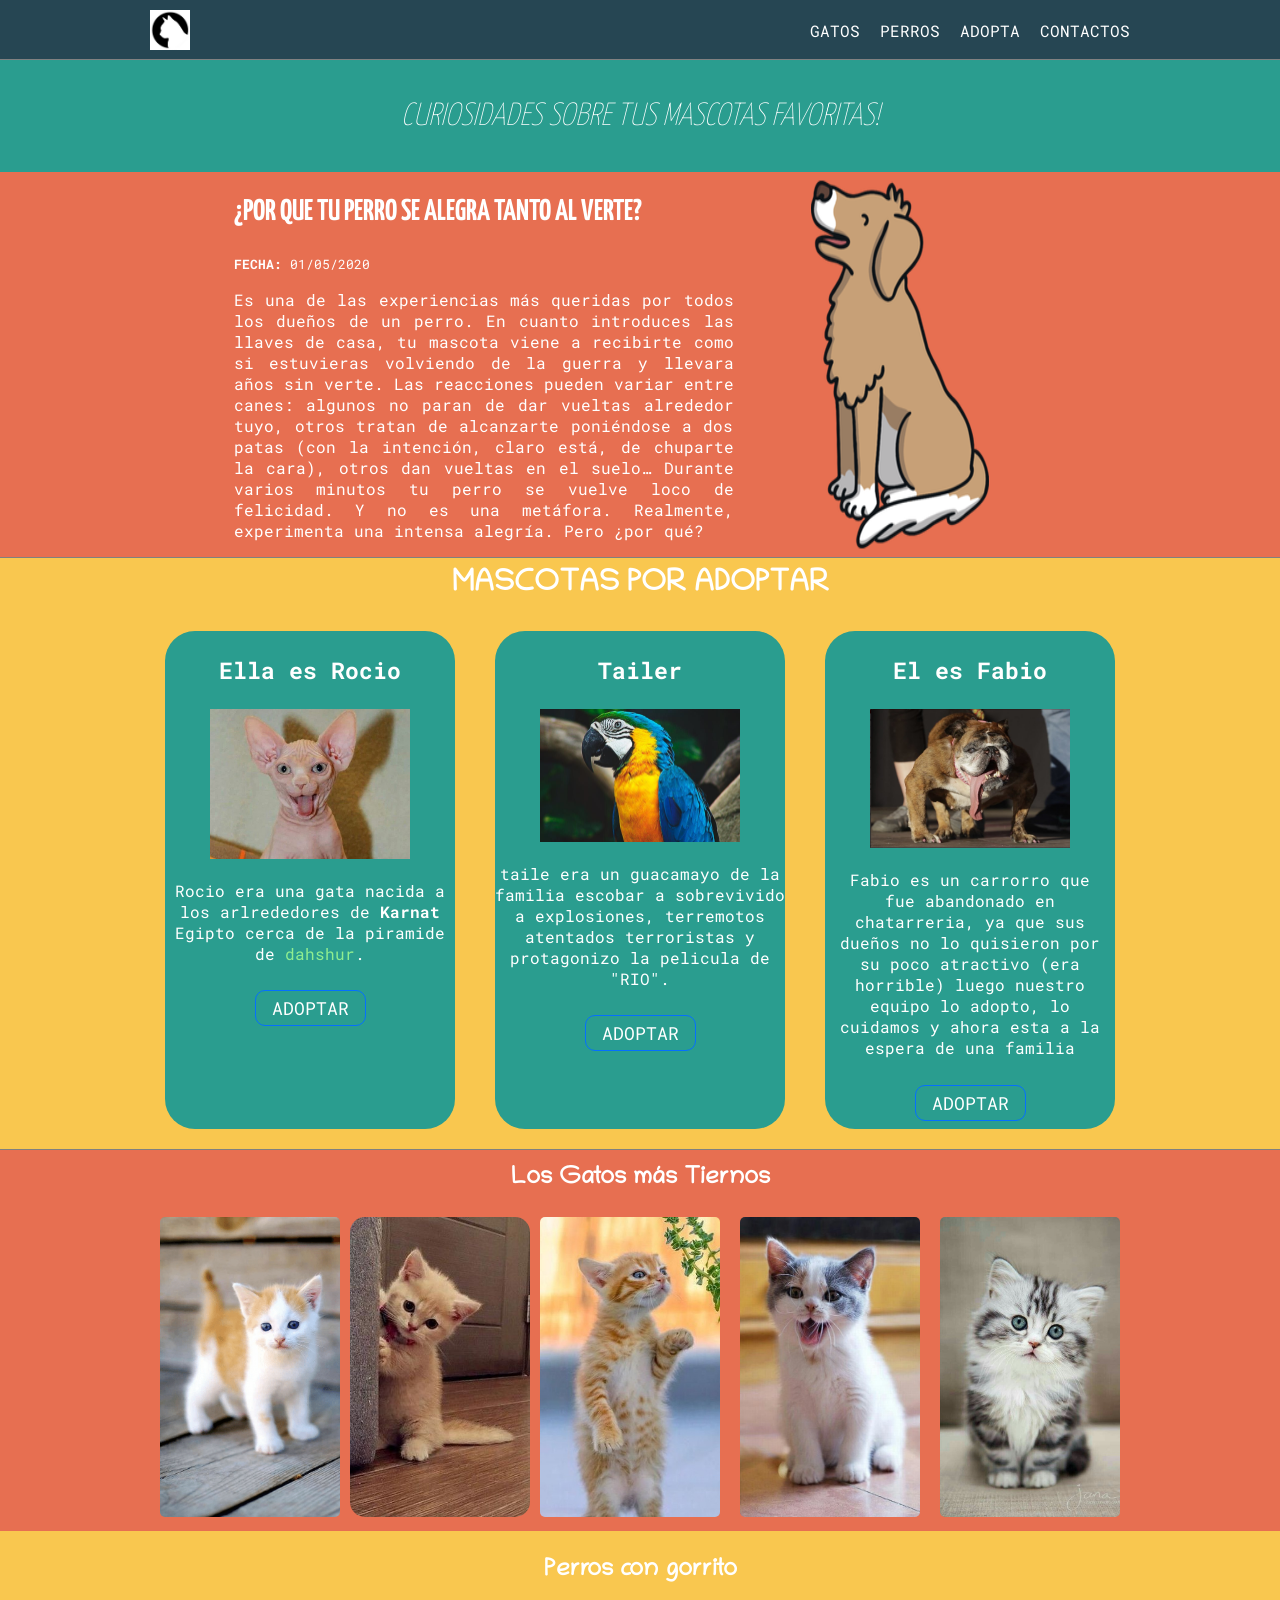
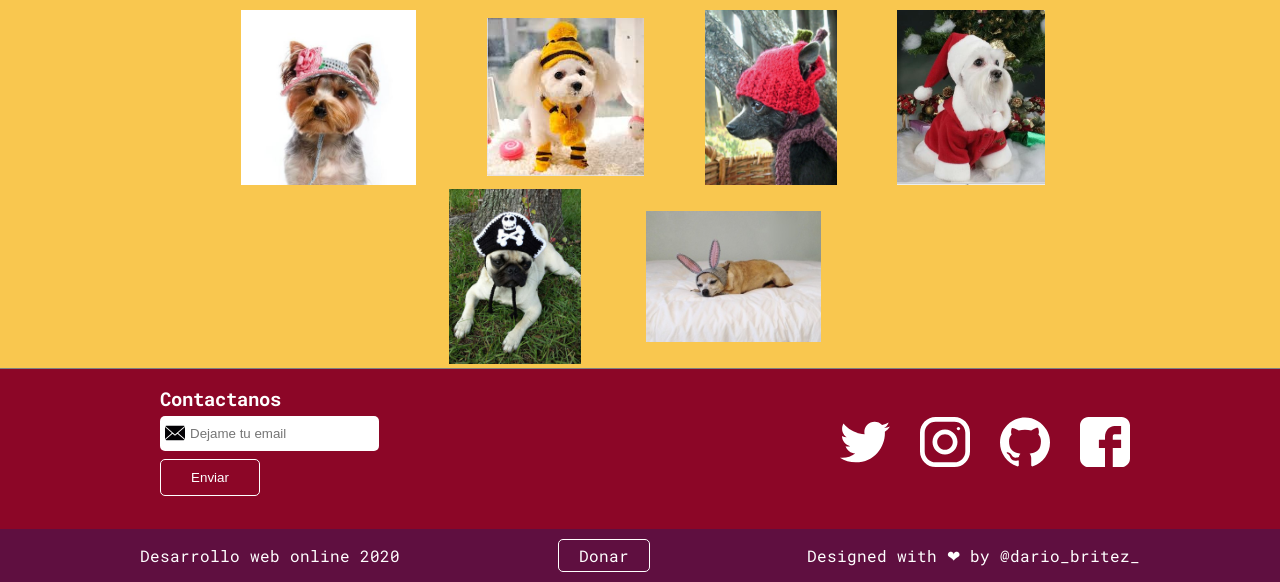
==== index.html @ 03bee57f "Add files via upload" ====
<!DOCTYPE html>
<html lang="es">
  <head>
  <meta charset="UTF-8">
  <meta name="viewport" content="width=device-width, initial-scale=1">
  <link href="https://fonts.googleapis.com/css2?family=Fjalla+One&family=Source+Sans+Pro&display=swap" rel="stylesheet">
  <link href="https://fonts.googleapis.com/css2?family=Chilanka&family=Noto+Sans+KR&display=swap" rel="stylesheet">
  <link href="https://fonts.googleapis.com/css2?family=Roboto+Mono&family=Yanone+Kaffeesatz:wght@700&display=swap" rel="stylesheet"> 
  <link rel="stylesheet" href="estilos.css">
  <!-- <link rel="stylesheet" href="media.css" media="screen and (max-width:768px)"> -->
  <link rel="icon" type="image/svg" "stylesheet" href="imagenes\gatoPortada.svg">
  <title>Mascotas</title>
  </head>
  <body>
    <header class="header" id="index.html">
        <div class="container">
          <figure class="logo-imageContainer">
            <a href="">
              <img class="logo" src="imagenes\logoCat.jpg" href= "index.html" alt="aqui va el logo pero tu internet no sirve v:" >
            </a>
           </figure>
             <nav class="menu">
               <ol>
                 <li>
                   <a class="link" href="#gatos">Gatos</a>
                 </li>
                 <li>
                   <a class="link" href="#perros">Perros</a>
                   <li>
                     <a class="link" href="#adoptar">Adopta</a>
                   </li>
                  </li>
                  <li>
                    <a class="link" href="#contacto">Contactos</a>
                  </li>
                </ol>
             </nav>
        </div>
      </header>

        <section class="hero">
        <div class="container-1">
          <h1>
             Curiosidades sobre tus Mascotas Favoritas!
            </h1>
          </section>
        </div>

       <section id="dog-fine" class="dog-fine">
         <div class="container">
           <article class="contenedorDeHero">
             <div class="text-dogFine">
               <div class="subdate">
                 <h2 class="dog-title">
               ¿Por que tu perro se alegra tanto al verte?
                 </h2>
                 <p class="dog-date">
                 <small><strong>FECHA:</strong> 01/05/2020</small>
               </div>
                </p>
                 <p class="dog-text">
                   Es una de las experiencias más queridas por todos los dueños de un perro.
                    En cuanto introduces las llaves de casa, tu mascota viene a recibirte 
                    como si estuvieras volviendo de la guerra y llevara años sin verte. 
                    Las reacciones pueden variar entre canes: algunos no paran de dar 
                    vueltas alrededor tuyo, otros tratan de alcanzarte poniéndose a dos
                     patas (con la intención, claro está, de chuparte la cara), otros dan 
                     vueltas en el suelo… Durante varios minutos tu perro se vuelve loco 
                     de felicidad. Y no es una metáfora. Realmente, experimenta una intensa 
                     alegría. Pero ¿por qué?
                </p>
               </div>
             <figure class="fine-imageContainer">
                 <img class="fine-image" src="imagenes/perro.png" alt="perro">
             </figure>
       </article>
         </div>
  </section> 

       <section id="adoptar" class="adoptar">
        <div class="container">
          <h2 class="adoptar-title">
            Mascotas por adoptar
          </h2>
          <div class="container">
          </div>
        <div class="flexbox">
          
          <div class="box">
            <article class="rocio">
              <h3 class="subtitulo-rocio">
                <center>Ella es Rocio</center> 
              </h3>
              <figure class="rocio-imageConteiner">
                <img class="rocio-image" src="imagenes/gato.jpg" alt="gato feo">
              </figure>
              <p class="description-rocio">
                  Rocio era una gata nacida a los arlrededores de <strong>Karnat</strong> Egipto cerca de la piramide de <a class="wiki" href="https://es.wikipedia.org/wiki/Dahshur" target="_blank">dahshur</a>.
                </p>
              <div class="boton">
                  <a class="url" href="C:\Users\dario\Desktop\pagina web\te-la-creiste-we.html">ADOPTAR</a>
                  </div>
            </article>
          </div>
          <div class="box">
            <article class="tailer">
              <h3 class="tailer-title">
                <center>Tailer</center>
              </h3>
              <figure class="tailer-imageConteiner">
               <img class="tailer-image" src="imagenes/guacamayo.jpg" alt="guacamayo">
              </figure>
              <p class="description-tailer">
                taile era un guacamayo de la familia escobar a sobrevivido  a explosiones, terremotos atentados terroristas y protagonizo la pelicula de "RIO". 
              </p>
              <div class="boton">
                <a class="url" href="C:\Users\dario\Desktop\pagina web\te-la-creiste-we.html">ADOPTAR</a>
              </article>
              </div>
              <div class="box">
                <article class="fabio">
                  <h3 class="subtitulo-fabio">
                    <center>El es Fabio</center>
                  </h3>
                  <figure class="fabio-imageConteiner">
                    <img class="fabio-image" src="imagenes/fabio.jpg" alt="imagen de un perro feo">
                  </figure>
                  <p class="description-fabio">Fabio es un carrorro que fue abandonado en chatarreria, ya que sus dueños no lo quisieron por su poco atractivo (era horrible) luego nuestro equipo lo adopto, lo cuidamos y ahora esta a la espera de una familia</p>
                  <div class="boton">
                    <a class="url" href="C:\Users\dario\Desktop\pagina web\te-la-creiste-we.html">ADOPTAR</a>
                  </div>
                </article>
              </div>
          </div>
      </section>

        <h2 class="gato-title">Los Gatos más Tiernos </h2>
        <section class="gatos" id="gatos">
          <div class="container">
            <article>
              <figure class="gato-imageConteiner">
                <img class="gato-image" src="imagenes/gatos/1-1.png" alt=""  height="400">
              </figure>
            </article>
            
            <article>
              <figure class="gato-imageConteiner">
                <img src="imagenes/gatos/2-2.jpg" alt="" height="300">
              </figure>
            </article>
            
            <article>
              <figure class="gato-imageConteiner">
                <img class="gato-image" src="imagenes/gatos/3-3.jpg" alt="" height="400">
              </figure>
            </article>
  
            <article>
              <figure class="gato-imageConteiner">
                <img class="gato-image" src="imagenes/gatos/4-4.jpg" alt=""height="400">
              </figure>
            </article>
  
            <article>
              <figure class="gato-imageConteiner">
                <img class="gato-image" src="imagenes/gatos/5-5.jpg" alt="" height="400">
              </figure>
            </article>

          </div>
        </section>

        <h2 class="perro-title">Perros con gorrito </h2>
        <section id="perros" class="perros">
          <div class="container">
            <article>
              <figure class="gato-imageConteiner">
                <img class="perro-image" src="imagenes/perros/1.jpg" >
              </figure>
            </article>
  
            <article>
              <figure class="perro-imageConteiner">
                <img class="perro-image" src="imagenes/perros/2.jpg" >
              </figure>
            </article>
            
            <article>
              <figure class="perro-imageConteiner">
                <img class="perro-image" src="imagenes/perros/3.jpg" >
              </figure>
            </article>
  
            <article>
              <figure class="perro|-imageConteiner">
                <img class="perro-image" src="imagenes/perros/4.jpg" >
              </figure>
            </article>
  
            <article>
              <figure class="perro-imageConteiner">
                <img class="perro-image" src="imagenes/perros/5.jpg" >
              </figure>
            </article>
  
            <article>
              <figure class="perro-imageConteiner">
                <img class="perro-image" src="imagenes/perros/6.jpg" >
              </figure>
            </article>            
          </div>

        </section>

        <section id="contacto" class="contact">
          <div class="container">
            <form action="/suscripcion" class="form-email">
              <h3 class="contact-title">Contactanos</h3>
            <input type="text" placeholder="Dejame tu email" id="email">
            <div class="botonContainer">
              <button>Enviar</button>
            </div>
            </form>
            <div class="social">
              <a class="social-link twitter" href="https://twitter.com/dariobritez_"></a>
              <a class="social-link instagram" href="https://instagram.com/dario_britez_"></a>
              <a class="social-link github" href="https://github.com/zaiffer"></a>
              <a class="social-link facebook" href="https://www.facebook.com/profile.php?id=100013651728128"></a>
            </div>
          </div>
        </section>
        <footer class="footer">
          <div class="container">
            <div>
              <p>Desarrollo web online 2020</p>
            </div>
            <div>
              <a class="donar" href="https://www.paypal.me/dario">Donar</a>
            </div>
            <div>
              <p>Designed with ❤ by <a href="https://twitter.com/dariobritez_">@dario_britez_</a> </p>
            </div>
          </div>
        </footer>
        
    </body>



</html>
---- estilos.css ----
/*reglas
selectores
declaraciones
propopiedades
valores*/
 

.header{
  margin: 0px;
  background-color: #264653;
  color: white;
  display: flex;
  justify-content: space-between;
  align-items: center;
  height: 60px;
  flex-wrap: wrap;
  border-bottom: 0.5px solid gray;
  text-transform: uppercase;
  box-sizing: border-box;
  position: sticky;
  top: 0;
  z-index: 2;
}

.menu{
  height: inherit;
}
.header ol{
  display: flex;
  height: inherit;
}

.header ol li{
  height: inherit;
}

.header a{
  display: flex;
  height: 60px;
  align-items: center;
  padding: 0 10px;
  width: auto;
  transition: .3s;
}

.link:hover{
  background: #2A9D8F;
}

.header ol{
  height: inherit;
}

body{
  font-family: 'Roboto Mono', monospace;
  color:white;
  margin: 0px;
}
.link{
  color:white;
  text-decoration: none;
}
h1,
h2,
h3,
h4,
h5,
h6{
  font-family:'Source Sans Pro' sans-serif;
}

h1{
  font-style: italic;
  font-weight: 100;
  line-height: 1.5;
  letter-spacing: -.2;
  text-transform: uppercase;
  margin: 0px; 
  z-index: 1;
  font-size: 2em;
}


h1 strong{
  color: #33B1FF;
}
ol{
  margin: 0px;
  padding:0;
  list-style: none;
  display: flex; 
}

ul{
  margin: 0px;
  padding:0;
  list-style: none;
}

.dog-fine{
  margin: 0px;
  background: #E76F51;
  align-items: center;
  justify-content: space-evenly;
  display: flex;
  border-bottom: 0.5px solid gray;
}
.contenedorDeHero{
  display: flex;
  max-height: 450px;
  height: 100%;
}
.fine-image{
  /* border-radius: 10px ; */
  width: 50%;
  display: inline-block;
}

.dog-title{
  text-transform: uppercase;
  font-family: 'Yanone Kaffeesatz', sans-serif;
  font-weight: bolder;
  font-size: 30px;
  color: white;
  font-style: BOLD;
}


.fine-imageContainer{
  display: contents;
}
.text-dogFine{
   margin-top: 0px;
   max-width: 500px;
   width: 100%;
   display: inline-block;
   text-align: justify;
   padding: 0 10px;
}

.hero{
  /* background-image: url("imagenes/portada2.jpg"); */
  /* background-size: 500px 300px; */
  /* background-repeat: no-repeat; */
  /* background-position-x:right ; */
  font-family: 'Yanone Kaffeesatz', sans-serif; 
  font-weight: bold;
  color: white;
  display: flex;
  margin: 0;
  align-items: center;
  justify-content: space-between;
  flex-wrap: wrap;
  /* width: 1000px; */
  position: relative;
  overflow: hidden;
  padding: 2em 0;
  margin: 0 auto;
  background: #2A9D8F;
  z-index: 0;
}

.hero-image{
  position: absolute;
  top: 0;
  left: 0;
  right:0;
  bottom: 0;
  width: 100%;
  margin: 0 auto;
  max-width: 1000px;

}
 
.logo{
  height: 40px;
}

.adoptar{
background-color: #F9C74F;
}

.adoptar-title{
  font-family: 'Chilanka', cursive;
  text-align: center;
  text-transform: uppercase;
  font-size: 30px;
  color: #1D252C;
  margin: 0;
  padding: 10px 0;
}

 .fabio{
  max-width: 290px;
  width: 100%;
  height: 473px;
  margin: 20px;
  border: gray 1px solid;
  border-radius: 30px;
  box-sizing: border-box;
}
.description-fabio{
  padding: 0 5%;
  box-sizing: border-box;
  text-align: center;
}



.boton{
  text-align: center;
  padding: 5%;
}

.rocio{
  max-width: 290px;
  width: 100%;
  box-sizing: border-box;
  height: 440px;
  margin: 20px;
  border: gray 1px solid;
  border-radius: 30px;
}



.tailer{
  max-width: 290px;
  width: 100%;
  box-sizing: border-box;
  height: 440px;
  margin: 20px;
  border: gray 1px solid;
  border-radius: 30px;
} 
.tailer-image{
  width: 250px;
  height: 200px;
}


.logo-imageContainer{
  margin: 0px;
}

 
.url{
  text-decoration: none;
  border: 1px solid #056fff;
  color: white;
  padding: 5px 16px;
  border-radius: 10px;
  font-size: 0.9em;
  transition: 0.4s;
}

.url:hover{
  background: #0077B6;
  color: white;
  border: none;
  
}
.wiki{
  text-decoration: none;
  color: lightgreen;
}
.flexbox{
  justify-content: center;
  display: flex;
  flex-wrap: wrap;
}
.box{
  flex-wrap: inherit;
}

.fabio, .rocio, .tailer{
  background-color: white;
  text-align: center;
}
.gatos{
  display: flex;
  /* flex-wrap: wrap; */
  justify-content: center;
  align-items: center;
  background-color: #E76F51;
}


.gatos img{
  border-radius: 15px;
  /* flex-wrap: wrap; */
}

.gato-title{
  font-family: 'Chilanka', cursive;
  text-align: center;
  background: #E76F51;
  margin: 0;
  padding: 15px 0;
  color: white;
  border-top: 0.5px solid gray;
}

.gato-image{
  padding: 10px;
  width: 180px;
  height: 300px;
}


.perros{
  display: flex;
  flex-wrap: wrap;
  justify-content: center;
  align-items: center;
  background-color: #F9C74F;
}
.perro-title{
  text-align: center;
  margin-top: 0;
  background-color: #F9C74F;
  margin: 0;
  font-family: 'Chilanka', cursive;
  color: white;
  padding: 2% 0;
}


.perro-image{
  max-width: 250px;
  width: 70%;
  max-height: 250px;
  height: 100%;
}

figure{
  margin:0 ;
  text-align: center;
  }
.footer{
  background-color: #5F0F40;
 display: flex;
 color:white;
 align-items: center;
 justify-content: space-between;
 flex-wrap: wrap;
}
.footer img{
  /* margin: 0; */
  
  vertical-align: middle;
}
.footer a{
  color:white;
  text-decoration: none;
}

.contact{
  background-color: #8C0627;
  color: white;
  height: 150px;
  display: flex;
  align-items: center;
  justify-content: space-between;
  padding-bottom: 10px;
  border-top: 0.5px gray solid ;
}

.contact-title{
  margin: 0;
  padding: 2% 0;
}


.social-link{
  display: inline-block;
  width: 50px;
  height: 50px;
  background-size: 50px 50px;
  margin: 0 10px;
}

.social-link.facebook{
  background-image: url(imagenes/facebook.svg);
}

.social-link.github{
  background-image: url(imagenes/github.svg);
}

.social-link.instagram{
  background-image: url(imagenes/instagram.svg);
}

.social-link.twitter{
  background-image: url(imagenes/twitter.svg);
}

.form-email{
  margin: 20px;
}

.form-email input{
  padding:10px 20px 10px 30px;
  border-radius: 5px;
  border-style: solid;
  border:none;
  background-image: url(imagenes/envelope.svg);
  background-repeat: no-repeat;
  background-size: 20px 20px;
  background-position-y: center;
  background-position-x: 5px;
  outline: none;
}

.form-email button{
  display: block;
  padding: 10px 30px;
  background: transparent;
  color: white;
  width: 100px;
  border: white 1px solid;
  border-radius: 5px;
  margin: 4% 0;
}

.container-1{
  align-items: inherit;
  justify-content: center;
  display: inherit;
  margin: 0 auto;
  width: 1000px;
  flex-wrap: wrap;
}

.container{
  /* border: solid 1px red; */
  align-items: inherit;
  justify-content: inherit;
  display: inherit;
  margin: 0 auto;
  max-width: 1000px;
  width: 100%;
  flex: 1;
  flex-wrap: wrap;
}
.donar{
  border: 1px white solid;
  border-radius: 5px;
  padding: 5px 20px;
}

.adoptar h2{
  color: white;
  font-family: 'Chilanka', cursive;
}

.fabio, .rocio, .tailer{
  background: #2A9D8F;
  color: white;
  height: auto;
  font-size: 20px;
  border: none;
}
.tailer-image, .rocio-image, .fabio-image{
  max-width: 200px;
  width: 70%;
  height: 100%;
}

.description-fabio, .description-tailer, .description-rocio{
  font-size: 0.8em;
}

.box{
  display: contents;
}







@media screen and (max-width: 1023px){
  .hero{
    width: auto;
    position: relative;
    overflow: hidden;
    /* padding: 1.5em 0; */
  }

  .hero-image{
    position: absolute;
    top: 0;
    left: 0;
    right:0;
    bottom: 0;
    width: 100%;
  }

  .hero-image{
    max-height: 300px;
    height: 100%;
  }

  .dog-fine{
    max-height: 400px;
  }
}

@media screen and (max-width:767px){


  .dog-title{
    text-align: start;
  }
  .hero h1{
    font-size: 1.5em;
  }

  .hero{
    padding: 1.3em 0;
  }
.contact{
  height: auto;
  align-items: center;
  text-align: center;
  display: block;
  padding: 1em 0;
}
.form-email{
  margin: 0;
}

label{
  display: block;
}
.botonContainer{
  display: flex;
  justify-content: center;
  padding: 2% 0;
}
.footer{
  display: block;
  margin: 0;
  text-align: center;
}

.footer p{
  padding: 10px 0;
  margin: 0;
}
.contenedorDeHero{
  display: contents;
}


.text-dogFine{
  max-width: 90%;
  text-align: justify;
  display: iniial;
  align-items: center;
  padding: 0 10px;
}

.fine-image{
  display: none;
}

}

  @media screen and (max-width:479px){
    .header{
      height: auto;
      position: initial;
    }

    .header ol{
      display: initial;
    }
    .container{
      display: block;
    }

    .header a{
      display: flex;
      height: 35px;
      justify-content: center;
    }

    .logo-imageContainer{
      text-align: center;
    }

    .fabio, .rocio, .tailer{
      color: white;
      margin: 0;
      margin: 30px 0;
      width: 70%;
      padding: 0;
      text-align: center;
      border: no;
    }


    .rocio-image,  .fabio-image, .tailer-image{
      padding: 0%;
    }
    .fabio{
      height: 100%;
      margin: 0;
      padding: 0;
      padding-bottom: 3%;
    }

    .dog-title{
      font-size: 1.4em;
    }
    .dog-text{
      font-size: .85em;
    }
    .hero h1{
      font-size: 1.3em;
    }
  }


@media screen and (max-width:399px){
  .hero h1{
    font-size: 1.1em;
  }

  .dog-text{
    font-size: .8em;
  }

}

  @media screen and (max-width:320px){
  .description-fabio, .description-tailer, .description-rocio{
  font-size: 0.6em;
  }

  h3{
    font-size: 0.8em;
  }

  .url{
    padding: 3px 7px;
    font-size: 15px;
  }
  .footer{
    font-size: 15px;
  }

  .contact-title{
    font-size: 18px 
  }

  .dog-text{
    font-size: 0.55em;
    text-align: justify;
  }
  .dog-date{
    font-size: 0.74em;

  }
  .dog-title{
    font-size: 1em;
  }
  .adoptar-title{
    font-size: 1.1em;
  }

  
  }
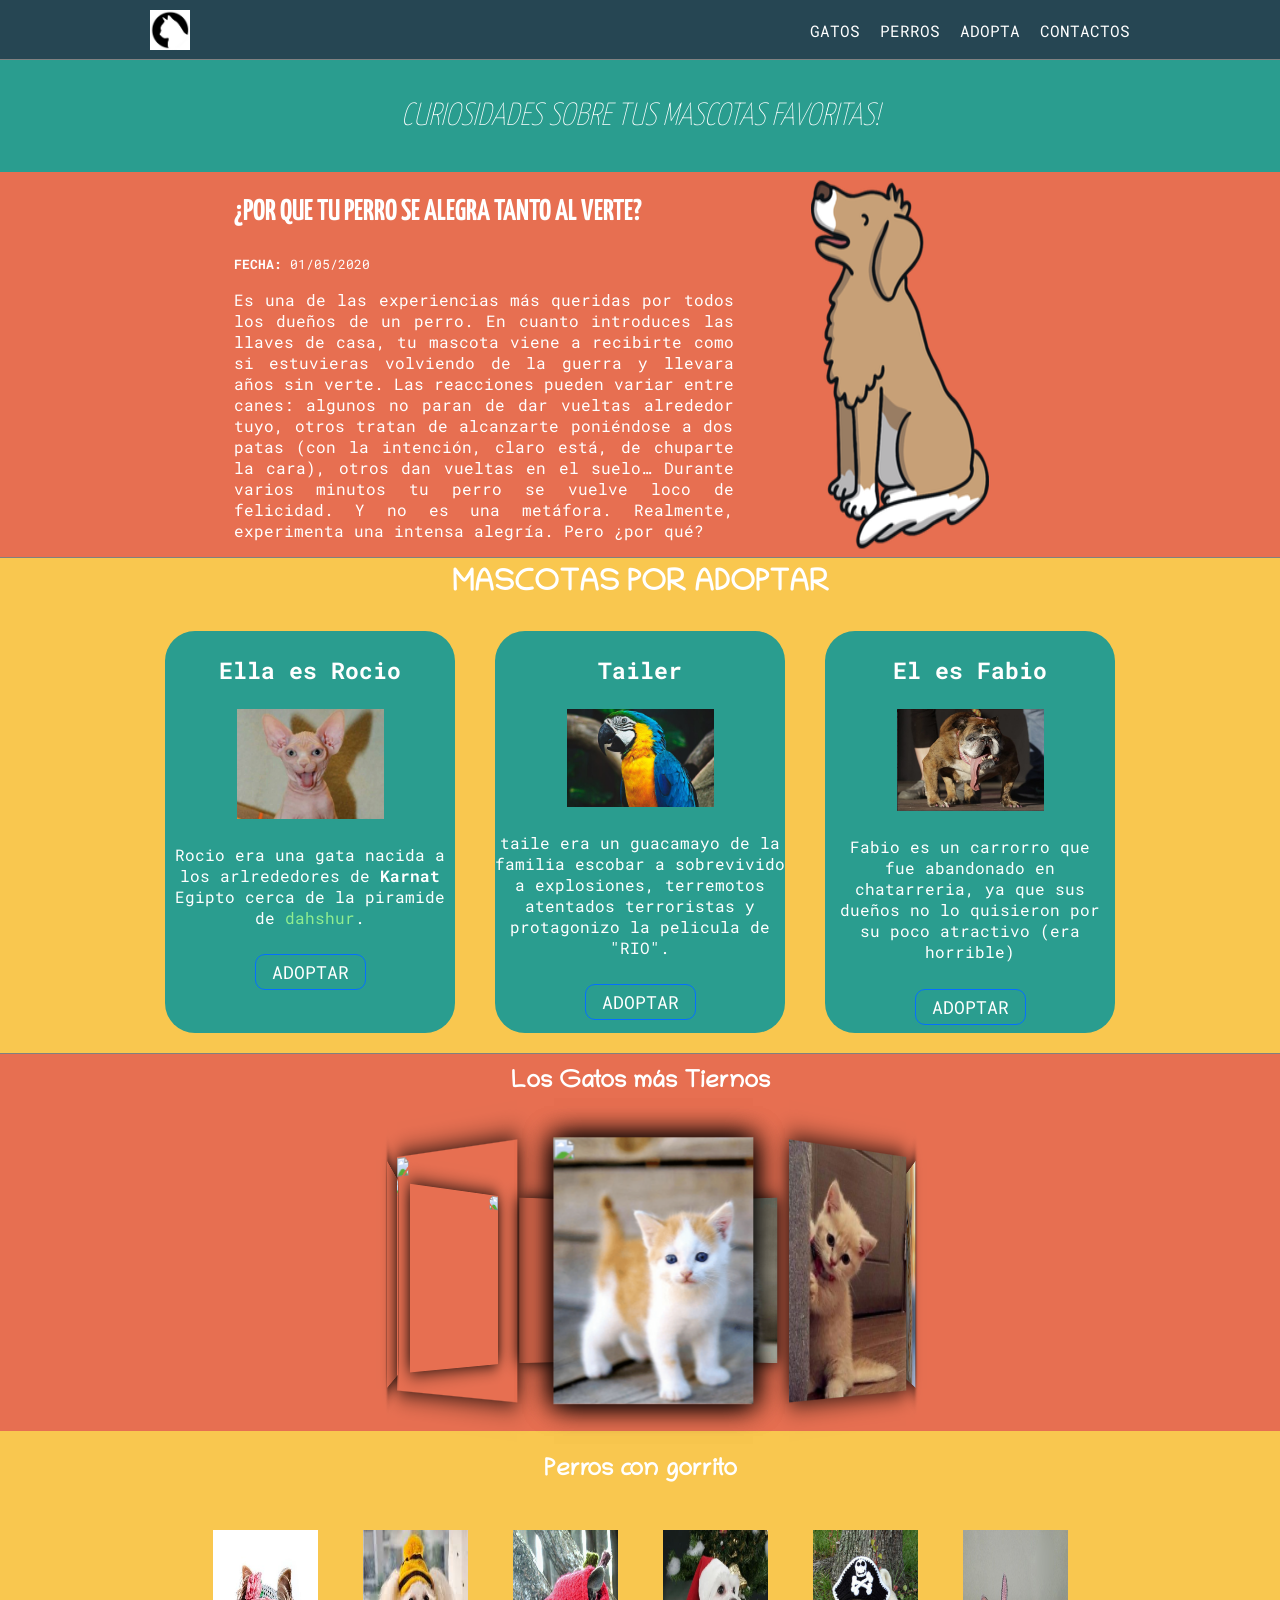
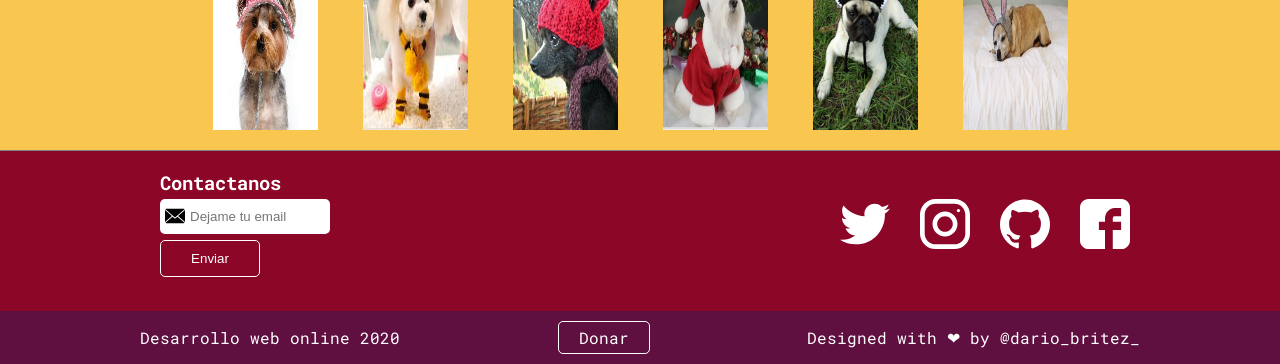
==== commit 18c1b655: "Add files via upload" ====
--- a/index.html
+++ b/index.html
@@ -125,7 +125,7 @@
                   <figure class="fabio-imageConteiner">
                     <img class="fabio-image" src="imagenes/fabio.jpg" alt="imagen de un perro feo">
                   </figure>
-                  <p class="description-fabio">Fabio es un carrorro que fue abandonado en chatarreria, ya que sus dueños no lo quisieron por su poco atractivo (era horrible) luego nuestro equipo lo adopto, lo cuidamos y ahora esta a la espera de una familia</p>
+                  <p class="description-fabio">Fabio es un carrorro que fue abandonado en chatarreria, ya que sus dueños no lo quisieron por su poco atractivo (era horrible)</p>
                   <div class="boton">
                     <a class="url" href="C:\Users\dario\Desktop\pagina web\te-la-creiste-we.html">ADOPTAR</a>
                   </div>
@@ -137,77 +137,78 @@
         <h2 class="gato-title">Los Gatos más Tiernos </h2>
         <section class="gatos" id="gatos">
           <div class="container">
-            <article>
-              <figure class="gato-imageConteiner">
-                <img class="gato-image" src="imagenes/gatos/1-1.png" alt=""  height="400">
-              </figure>
-            </article>
+            <div class="contenedorDeTodo">
+              <div class="contenedorDeCarrusel">
+              <figure class="gato-imageConteiner">
+                <img class="gato-image" src="imagenes/gatos/1-1.png">
+              </figure>
             
-            <article>
-              <figure class="gato-imageConteiner">
-                <img src="imagenes/gatos/2-2.jpg" alt="" height="300">
-              </figure>
-            </article>
+              <figure class="gato-imageConteiner">
+                <img class="gato-image" src="imagenes/gatos/2-2.jpg" >
+              </figure>
             
-            <article>
-              <figure class="gato-imageConteiner">
-                <img class="gato-image" src="imagenes/gatos/3-3.jpg" alt="" height="400">
-              </figure>
-            </article>
-  
-            <article>
-              <figure class="gato-imageConteiner">
-                <img class="gato-image" src="imagenes/gatos/4-4.jpg" alt=""height="400">
-              </figure>
-            </article>
-  
-            <article>
-              <figure class="gato-imageConteiner">
-                <img class="gato-image" src="imagenes/gatos/5-5.jpg" alt="" height="400">
-              </figure>
-            </article>
-
+              <figure class="gato-imageConteiner">
+                <img class="gato-image" src="imagenes/gatos/3-3.jpg">
+              </figure>
+            
+              <figure class="gato-imageConteiner">
+                <img class="gato-image" src="imagenes/gatos/4-4.jpg">
+              </figure>
+  
+              <figure class="gato-imageConteiner">
+                <img class="gato-image" src="imagenes/gatos/5-5.jpg">
+              </figure>
+
+              <figure class="gato-imageConteiner">
+                <img class="gato-image" src="imagenes/gatos/6-6.jpg">
+              </figure>
+
+              <figure class="gato-imageConteiner">
+                <img class="gato-image" src="imagenes/gatos/7-7.jpg" >
+              </figure>
+
+              <figure class="gato-imageConteiner">
+                <img class="gato-image" src="imagenes/gatos/8-8.jpg">
+              </figure>
+
+              <figure class="gato-imageConteiner">
+                <img class="gato-image" src="imagenes/gatos/9-9.jpg">
+              </figure>
+
+              <figure class="gato-imageConteiner">
+                <img class="gato-image" src="imagenes/gatos/10-10.jpg" >
+              </figure>
+            </div>
+            </div>
           </div>
         </section>
 
         <h2 class="perro-title">Perros con gorrito </h2>
         <section id="perros" class="perros">
           <div class="container">
-            <article>
-              <figure class="gato-imageConteiner">
+              <figure class="perro-imageConteiner">
                 <img class="perro-image" src="imagenes/perros/1.jpg" >
               </figure>
-            </article>
-  
-            <article>
+  
               <figure class="perro-imageConteiner">
                 <img class="perro-image" src="imagenes/perros/2.jpg" >
               </figure>
-            </article>
-            
-            <article>
+
               <figure class="perro-imageConteiner">
                 <img class="perro-image" src="imagenes/perros/3.jpg" >
               </figure>
-            </article>
-  
-            <article>
-              <figure class="perro|-imageConteiner">
+  
+              <figure class="perro-imageConteiner">
                 <img class="perro-image" src="imagenes/perros/4.jpg" >
               </figure>
-            </article>
-  
-            <article>
+  
               <figure class="perro-imageConteiner">
                 <img class="perro-image" src="imagenes/perros/5.jpg" >
               </figure>
-            </article>
-  
-            <article>
+  
               <figure class="perro-imageConteiner">
                 <img class="perro-image" src="imagenes/perros/6.jpg" >
               </figure>
-            </article>            
           </div>
 
         </section>
--- a/estilos.css
+++ b/estilos.css
@@ -278,18 +278,16 @@
   text-align: center;
 }
 .gatos{
-  display: flex;
-  /* flex-wrap: wrap; */
   justify-content: center;
-  align-items: center;
   background-color: #E76F51;
-}
-
-
-.gatos img{
-  border-radius: 15px;
-  /* flex-wrap: wrap; */
-}
+  height: 320px;
+  /* height: 100%; */
+  display: flex;
+  margin: 0 auto;
+}
+
+
+
 
 .gato-title{
   font-family: 'Chilanka', cursive;
@@ -301,11 +299,69 @@
   border-top: 0.5px solid gray;
 }
 
-.gato-image{
-  padding: 10px;
-  width: 180px;
-  height: 300px;
-}
+
+.contenedorDeTodo{
+  width: 210px;
+  margin: 0 auto;
+  perspective: 1000px;
+  position: relative;
+  margin-top: 50px;
+  }
+  
+  .contenedorDeCarrusel{
+    width: 100%;
+    position: absolute;
+    animation: rotar 17s infinite linear;
+    transform-style: preserve-3d;
+  }
+  
+  .contenedorDeCarrusel:hover{
+    animation-play-state: paused;
+    cursor: pointer;
+  }
+  
+  .gato-imageConteiner{
+    max-width: 150px;
+    width: 100%;
+    height: 200px;
+    position: absolute;
+    overflow: hidden;
+    box-shadow: 0px 0px 20px 0px black ;
+    transition: .3s;
+  }
+  
+  .gato-imageConteiner:hover{
+    box-shadow: none;
+    transition: .3s;
+  }
+  
+  
+  .gato-imageConteiner:nth-child(1){transform: rotateY(0deg) translateZ( 250px);}
+  .gato-imageConteiner:nth-child(2){transform: rotateY(40deg) translateZ(250px);}
+  .gato-imageConteiner:nth-child(3){transform: rotateY(80deg) translateZ(250px);}
+  .gato-imageConteiner:nth-child(4){transform: rotateY(120deg) translateZ(250px);}
+  .gato-imageConteiner:nth-child(5){transform: rotateY(160deg) translateZ(250px);}
+  .gato-imageConteiner:nth-child(6){transform: rotateY(200deg) translateZ(250px);}
+  .gato-imageConteiner:nth-child(7){transform: rotateY(240deg) translateZ(250px);}
+  .gato-imageConteiner:nth-child(8){transform: rotateY(280deg) translateZ(250px);}
+  .gato-imageConteiner:nth-child(9){transform: rotateY(320deg) translateZ(250px);}
+  .gato-imageConteiner:nth-child(10){transform: rotateY(360deg) translateZ(250px);}
+  
+  .gato-image{
+    width: 100%;
+    transition: .8s;
+    }
+  .gato-image:hover{
+    transform: scale(1.3);
+  }
+    @keyframes rotar{
+      from{
+        transform: rotateY(0deg);
+      }
+      to{
+        transform: rotateY(360deg);
+      }
+    }
 
 
 .perros{
@@ -333,10 +389,14 @@
   height: 100%;
 }
 
-figure{
-  margin:0 ;
-  text-align: center;
-  }
+.perro-imageConteiner{
+  margin: 0;
+  width: 150px;
+  height: 200px;
+  overflow: hidden;
+  text-align: center;
+  padding: 20px 0;
+}
 .footer{
   background-color: #5F0F40;
  display: flex;
@@ -346,8 +406,6 @@
  flex-wrap: wrap;
 }
 .footer img{
-  /* margin: 0; */
-  
   vertical-align: middle;
 }
 .footer a{
@@ -411,6 +469,9 @@
   background-position-y: center;
   background-position-x: 5px;
   outline: none;
+  max-width: 170px;
+  width: 100%;
+  box-sizing: border-box;
 }
 
 .form-email button{
@@ -566,8 +627,30 @@
 
 .fine-image{
   display: none;
-}
-
+  
+}
+
+.gatos{
+  height: 220px;
+}
+.gato-imageConteiner{
+  width:125px;
+  height: 150px;
+}
+
+.gato-imageConteiner:nth-child(1){transform: rotateY(0deg) translateZ( 180px);}
+.gato-imageConteiner:nth-child(2){transform: rotateY(40deg) translateZ(180px);}
+.gato-imageConteiner:nth-child(3){transform: rotateY(80deg) translateZ(180px);}
+.gato-imageConteiner:nth-child(4){transform: rotateY(120deg) translateZ(180px);}
+.gato-imageConteiner:nth-child(5){transform: rotateY(160deg) translateZ(180px);}
+.gato-imageConteiner:nth-child(6){transform: rotateY(200deg) translateZ(180px);}
+.gato-imageConteiner:nth-child(7){transform: rotateY(240deg) translateZ(180px);}
+.gato-imageConteiner:nth-child(8){transform: rotateY(280deg) translateZ(180px);}
+.gato-imageConteiner:nth-child(9){transform: rotateY(320deg) translateZ(180px);}
+.gato-imageConteiner:nth-child(10){transform: rotateY(360deg) translateZ(180px);}
+.contenedorDeTodo{
+  margin-top: 10px;
+}
 }
 
   @media screen and (max-width:479px){
@@ -623,6 +706,8 @@
     .hero h1{
       font-size: 1.3em;
     }
+
+
   }
 
 
@@ -635,43 +720,79 @@
     font-size: .8em;
   }
 
+  .gato-imageConteiner:nth-child(1){transform: rotateY(0deg) translateZ( 120px);}
+.gato-imageConteiner:nth-child(2){transform: rotateY(40deg) translateZ(120px);}
+.gato-imageConteiner:nth-child(3){transform: rotateY(80deg) translateZ(120px);}
+.gato-imageConteiner:nth-child(4){transform: rotateY(120deg) translateZ(120px);}
+.gato-imageConteiner:nth-child(5){transform: rotateY(160deg) translateZ(120px);}
+.gato-imageConteiner:nth-child(6){transform: rotateY(200deg) translateZ(120px);}
+.gato-imageConteiner:nth-child(7){transform: rotateY(240deg) translateZ(120px);}
+.gato-imageConteiner:nth-child(8){transform: rotateY(280deg) translateZ(120px);}
+.gato-imageConteiner:nth-child(9){transform: rotateY(320deg) translateZ(120px);}
+.gato-imageConteiner:nth-child(10){transform: rotateY(360deg) translateZ(120px);}
+
+
+.gato-imageConteiner{
+  width:80px;
+  height: 110px;
+}
+
+.gatos{
+  height: 180px;
+}
+
+.gato-title{
+  font-size: 1em;
+}
+
+.description-fabio, .description-tailer, .description-rocio{
+  font-size: .6em;
+  padding: 0 10px;
+}
+.fabio, .rocio, .tailer{
+  width: 200px;
+  height: 300px;
+}
+
+.footer{
+  font-size: .6em;
+}
+.social-link{
+ width: 30px;
+ height: 30px;
+  background-size: 30px;
+}
+
+h3{
+  font-size: 0.8em;
+}
+
+.header{
+  font-size: .7em;
+}
+.url{
+  padding: 3px 7px;
+  font-size: 12px;
+}
+.contact-title{
+  font-size: 18px 
+}
+.adoptar-title{
+  font-size: 1.1em;
+}
+
 }
 
   @media screen and (max-width:320px){
-  .description-fabio, .description-tailer, .description-rocio{
-  font-size: 0.6em;
-  }
-
-  h3{
-    font-size: 0.8em;
-  }
-
-  .url{
-    padding: 3px 7px;
-    font-size: 15px;
-  }
-  .footer{
-    font-size: 15px;
-  }
-
-  .contact-title{
-    font-size: 18px 
-  }
-
-  .dog-text{
-    font-size: 0.55em;
-    text-align: justify;
-  }
+
+    .dog-text{
+      font-size: 0.55em;
+      text-align: justify;
+    }
   .dog-date{
     font-size: 0.74em;
-
   }
   .dog-title{
     font-size: 1em;
   }
-  .adoptar-title{
-    font-size: 1.1em;
-  }
-
-  
   }
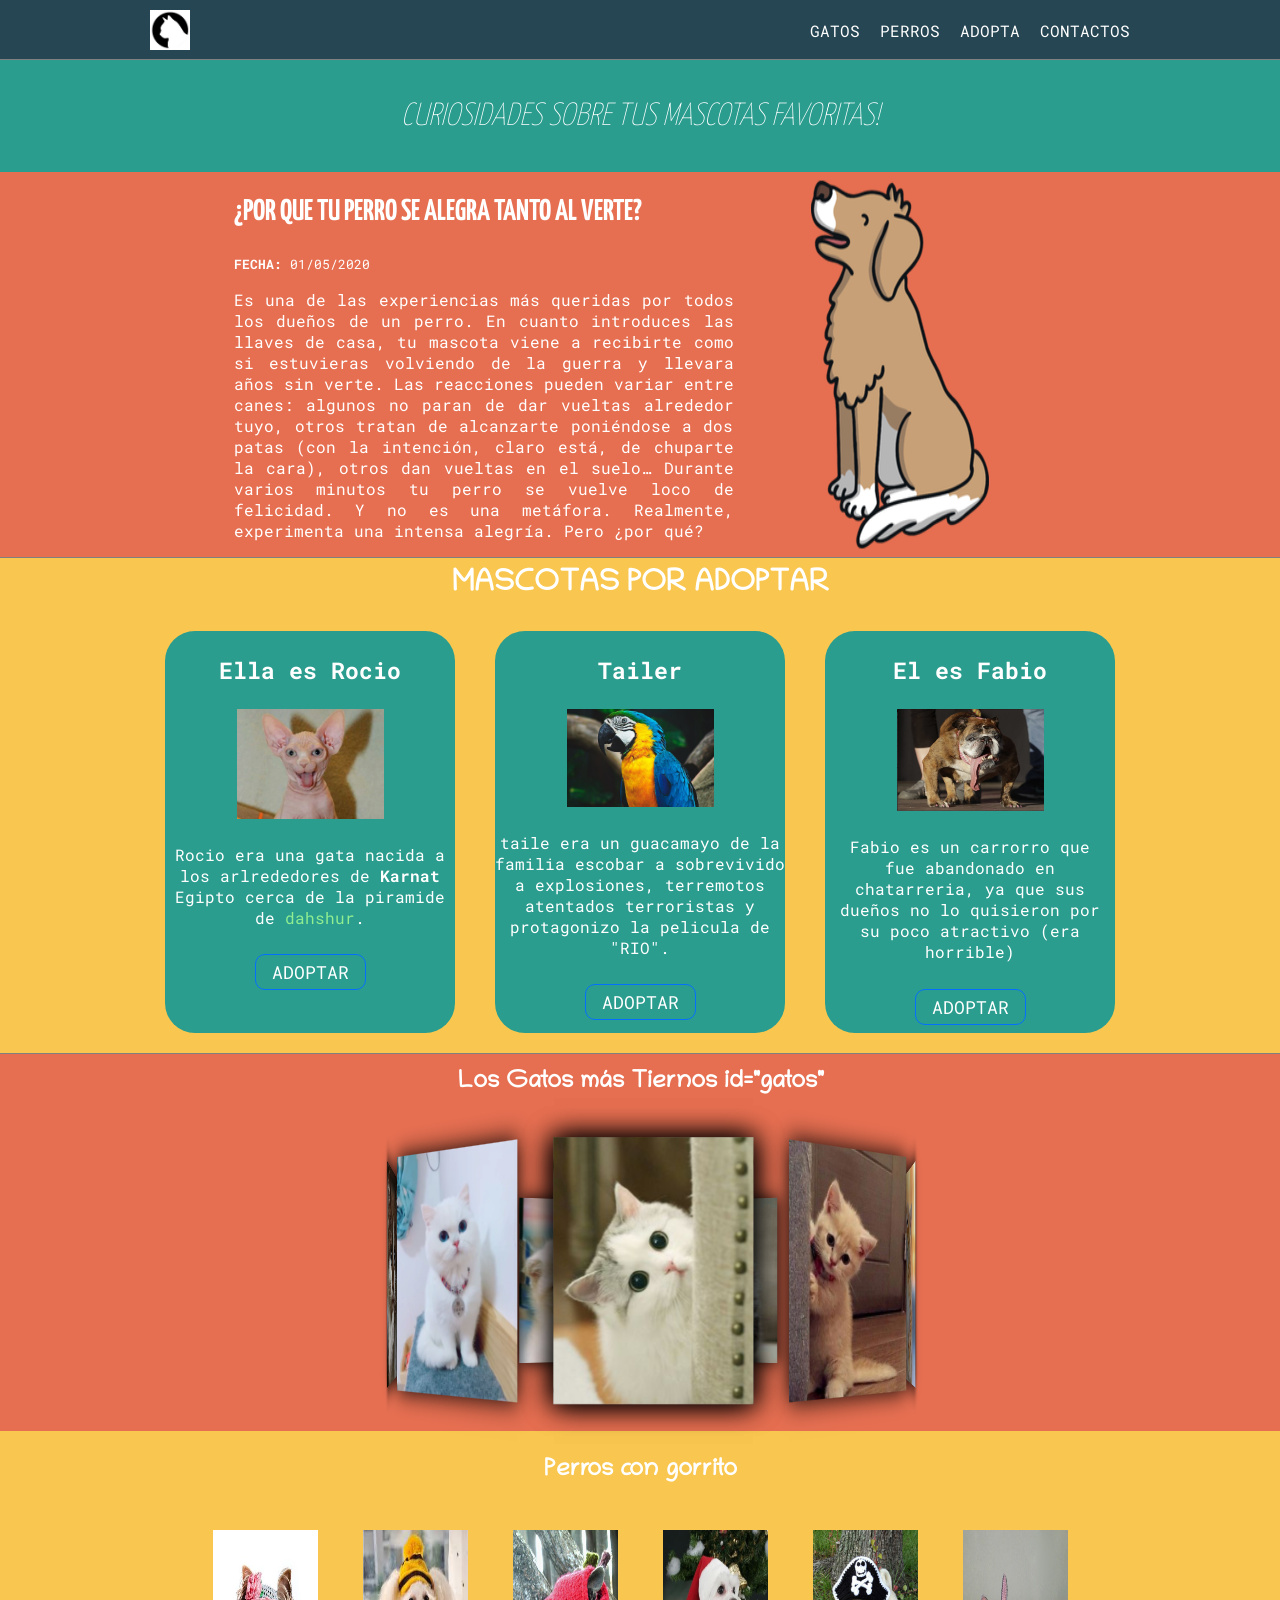
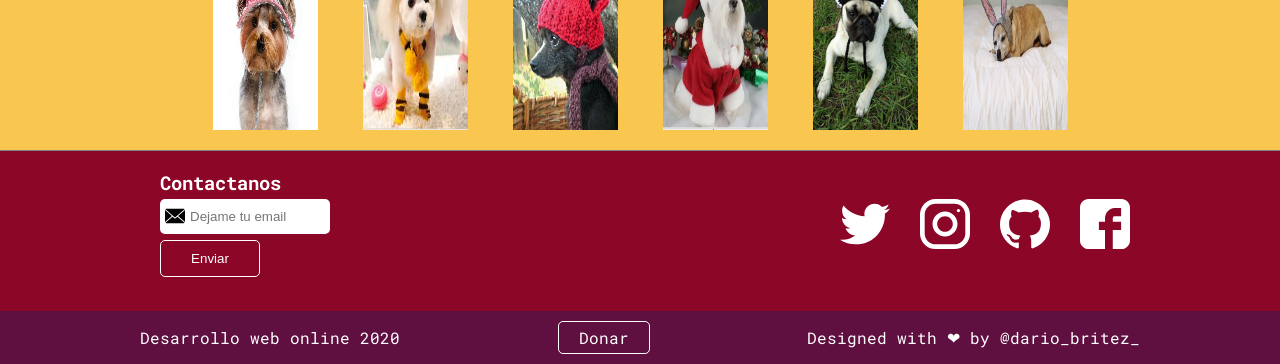
==== commit c2767a54: "Update index.html" ====
--- a/index.html
+++ b/index.html
@@ -134,8 +134,8 @@
           </div>
       </section>
 
-        <h2 class="gato-title">Los Gatos más Tiernos </h2>
-        <section class="gatos" id="gatos">
+        <h2 class="gato-title">Los Gatos más Tiernos id="gatos"</h2>
+        <section class="gatos" >
           <div class="container">
             <div class="contenedorDeTodo">
               <div class="contenedorDeCarrusel">
@@ -248,4 +248,4 @@
 
 
 
-</html>+</html>
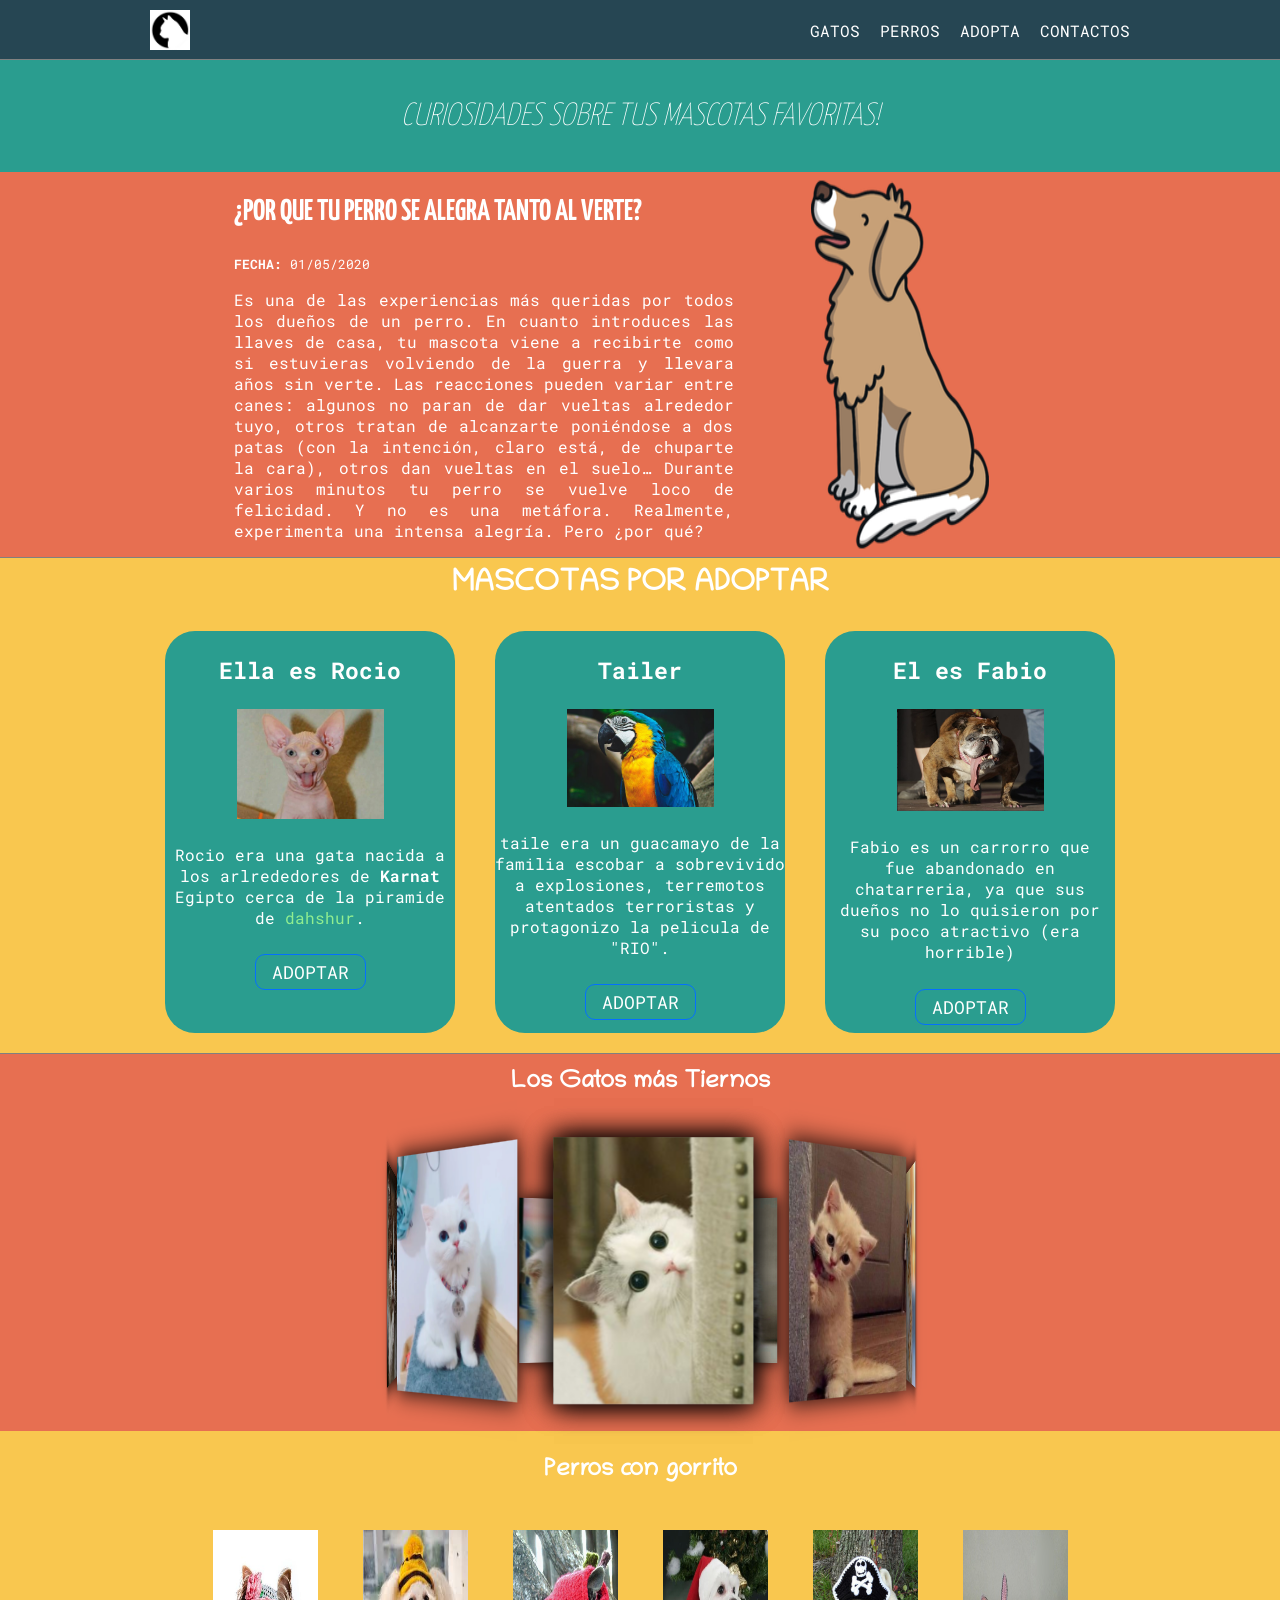
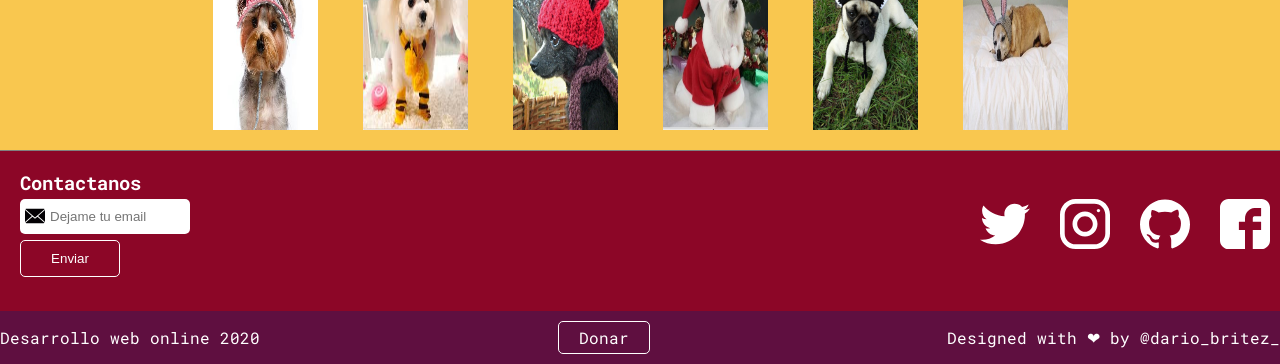
==== commit 81e9443a: "Add files via upload" ====
--- a/index.html
+++ b/index.html
@@ -134,8 +134,8 @@
           </div>
       </section>
 
-        <h2 class="gato-title">Los Gatos más Tiernos id="gatos"</h2>
-        <section class="gatos" >
+        <h2 class="gato-title">Los Gatos más Tiernos </h2>
+        <section class="gatos" id="gatos">
           <div class="container">
             <div class="contenedorDeTodo">
               <div class="contenedorDeCarrusel">
@@ -214,7 +214,6 @@
         </section>
 
         <section id="contacto" class="contact">
-          <div class="container">
             <form action="/suscripcion" class="form-email">
               <h3 class="contact-title">Contactanos</h3>
             <input type="text" placeholder="Dejame tu email" id="email">
@@ -231,7 +230,6 @@
           </div>
         </section>
         <footer class="footer">
-          <div class="container">
             <div>
               <p>Desarrollo web online 2020</p>
             </div>
@@ -248,4 +246,4 @@
 
 
 
-</html>
+</html>
